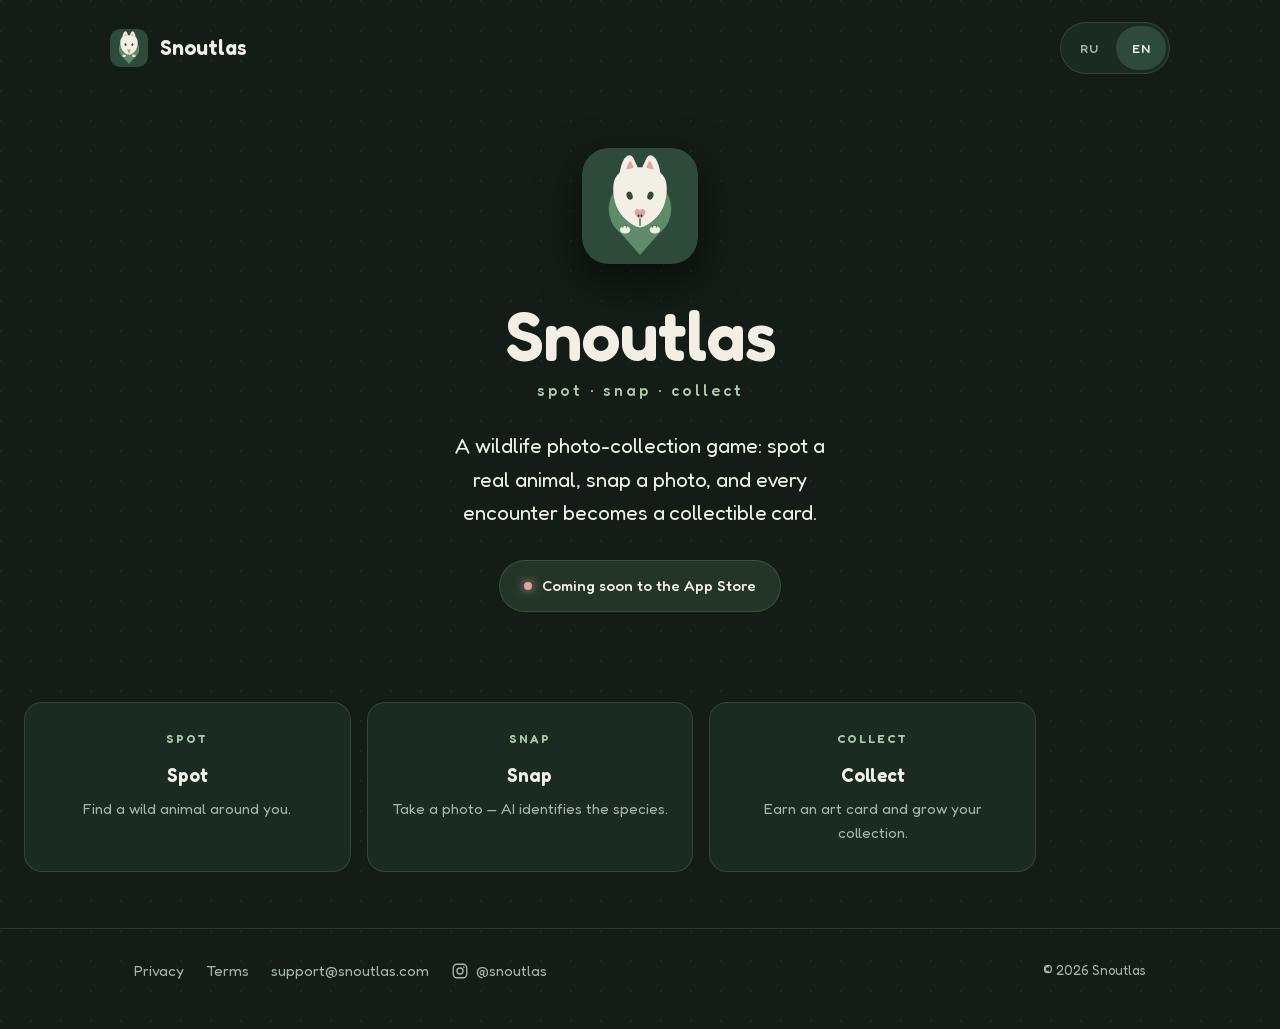
==== index.html @ 5e12d76e "Initial commit: Snoutlas landing + Privacy/Terms (draft) Static site for snoutlas.com (GitHub Pages)" ====
<!DOCTYPE html>
<html lang="en">
<head>
<meta charset="utf-8">
<meta name="viewport" content="width=device-width, initial-scale=1">
<title>Snoutlas — spot · snap · collect</title>
<meta name="description" content="Snoutlas is a wildlife photo-collection game: spot a real animal, snap a photo, and every encounter becomes a collectible card.">
<meta name="theme-color" content="#131C17">
<link rel="canonical" href="https://snoutlas.com/">
<link rel="icon" href="/assets/img/snoutlas-icon.svg" type="image/svg+xml">
<link rel="apple-touch-icon" href="/assets/img/snoutlas-appicon-1024.png">
<!-- Open Graph / social -->
<meta property="og:type" content="website">
<meta property="og:site_name" content="Snoutlas">
<meta property="og:title" content="Snoutlas — spot · snap · collect">
<meta property="og:description" content="A wildlife photo-collection game: spot a real animal, snap a photo, and every encounter becomes a collectible card.">
<meta property="og:url" content="https://snoutlas.com/">
<meta property="og:image" content="https://snoutlas.com/assets/img/snoutlas-appicon-1024.png">
<meta name="twitter:card" content="summary">
<meta name="twitter:title" content="Snoutlas — spot · snap · collect">
<meta name="twitter:description" content="A wildlife photo-collection game: spot a real animal, snap a photo, and every encounter becomes a collectible card.">
<meta name="twitter:image" content="https://snoutlas.com/assets/img/snoutlas-appicon-1024.png">
<link rel="preload" href="/assets/fonts/fredoka-latin.woff2" as="font" type="font/woff2" crossorigin>
<link rel="stylesheet" href="/assets/styles.css">
<script>
  /* set language before paint to avoid a flash of the wrong language */
  (function () {
    try {
      var k = 'snoutlas-lang', s = localStorage.getItem(k);
      var l = s || ((navigator.language || 'en').toLowerCase().indexOf('ru') === 0 ? 'ru' : 'en');
      document.documentElement.lang = l;
    } catch (e) { document.documentElement.lang = 'en'; }
  })();
</script>
</head>
<body>
<a class="skip-link" href="#main"><span data-lang="ru">К содержимому</span><span data-lang="en">Skip to content</span></a>

<header class="site-header wrap">
  <a class="brand" href="/">
    <img src="/assets/img/snoutlas-icon.svg" alt="" width="38" height="38">
    <span>Snoutlas</span>
  </a>
  <div class="lang" role="group" aria-label="Language / Язык">
    <button type="button" data-lang-btn="ru" aria-pressed="false">RU</button>
    <button type="button" data-lang-btn="en" aria-pressed="false">EN</button>
  </div>
</header>

<main id="main">
  <section class="hero wrap">
    <img class="app-icon" src="/assets/img/snoutlas-icon.svg" alt="Snoutlas" width="116" height="116">
    <h1>Snoutlas</h1>
    <p class="tagline">spot · snap · collect</p>
    <p class="pitch">
      <span data-lang="ru">Игра-коллекционирование диких животных по фото: замечай зверя, снимай — и каждая встреча превращается в коллекционную карточку.</span>
      <span data-lang="en">A wildlife photo-collection game: spot a real animal, snap a photo, and every encounter becomes a collectible card.</span>
    </p>
    <span class="cta">
      <span class="dot" aria-hidden="true"></span>
      <span data-lang="ru">Скоро в App Store</span>
      <span data-lang="en">Coming soon to the App Store</span>
    </span>
  </section>

  <section class="steps wrap" aria-label="How it works">
    <div class="step">
      <div class="k">spot</div>
      <h2><span data-lang="ru">Замечай</span><span data-lang="en">Spot</span></h2>
      <p><span data-lang="ru">Найди дикого зверя вокруг себя.</span><span data-lang="en">Find a wild animal around you.</span></p>
    </div>
    <div class="step">
      <div class="k">snap</div>
      <h2><span data-lang="ru">Снимай</span><span data-lang="en">Snap</span></h2>
      <p><span data-lang="ru">Сделай фото — ИИ распознает вид.</span><span data-lang="en">Take a photo — AI identifies the species.</span></p>
    </div>
    <div class="step">
      <div class="k">collect</div>
      <h2><span data-lang="ru">Собирай</span><span data-lang="en">Collect</span></h2>
      <p><span data-lang="ru">Получай арт-карточку и пополняй коллекцию.</span><span data-lang="en">Earn an art card and grow your collection.</span></p>
    </div>
  </section>
</main>

<footer class="site-footer">
  <div class="wrap foot-grid">
    <nav class="foot-links" aria-label="Footer">
      <a href="/privacy/"><span data-lang="ru">Конфиденциальность</span><span data-lang="en">Privacy</span></a>
      <a href="/terms/"><span data-lang="ru">Условия</span><span data-lang="en">Terms</span></a>
      <a href="mailto:support@snoutlas.com">support@snoutlas.com</a>
      <a class="ig" href="https://instagram.com/snoutlas" target="_blank" rel="noopener">
        <svg viewBox="0 0 24 24" fill="none" aria-hidden="true"><rect x="3" y="3" width="18" height="18" rx="5" stroke="currentColor" stroke-width="1.8"/><circle cx="12" cy="12" r="4" stroke="currentColor" stroke-width="1.8"/><circle cx="17.2" cy="6.8" r="1.1" fill="currentColor"/></svg>
        <span>@snoutlas</span>
      </a>
    </nav>
    <div class="copyright">© 2026 Snoutlas</div>
  </div>
</footer>

<script src="/assets/i18n.js" defer></script>
</body>
</html>
---- assets/styles.css ----
/* ============================================================
   Snoutlas — site styles
   Dark brand theme. Tokens mirror design_icons/snoutlas-tokens
   and the dark-theme values from the Snoutlas design pass.
   ============================================================ */

/* Fredoka (latin only — the font has no Cyrillic; RU text falls
   through per-glyph to ui-rounded / system-ui via --font). */
@font-face {
  font-family: 'Fredoka';
  font-style: normal;
  font-weight: 300 700;
  font-display: swap;
  src: url('/assets/fonts/fredoka-latin.woff2') format('woff2');
  unicode-range: U+0000-00FF, U+0131, U+0152-0153, U+02BB-02BC, U+02C6, U+02DA, U+02DC, U+0304, U+0308, U+0329, U+2000-206F, U+20AC, U+2122, U+2191, U+2193, U+2212, U+2215, U+FEFF, U+FFFD;
}
@font-face {
  font-family: 'Fredoka';
  font-style: normal;
  font-weight: 300 700;
  font-display: swap;
  src: url('/assets/fonts/fredoka-latinext.woff2') format('woff2');
  unicode-range: U+0100-02BA, U+02BD-02C5, U+02C7-02CC, U+02CE-02D7, U+02DD-02FF, U+0304, U+0308, U+0329, U+1D00-1DBF, U+1E00-1E9F, U+1EF2-1EFF, U+2020, U+20A0-20AB, U+20AD-20C0, U+2113, U+2C60-2C7F, U+A720-A7FF;
}

:root {
  --forest: #2E4A3A;
  --sage: #5E8C6A;
  --sage-light: #AFC9A6;
  --paper: #F3EFE4;
  --rose: #E0A4A0;

  --bg: #131C17;
  --surface: #1B2A22;
  --surface-raised: #243528;

  --text: #F3EFE4;
  --text-dim: #E7E3D8;
  --muted: #A7B6AA;
  --border: rgba(243, 239, 228, .12);

  --maxw: 1060px;
  --radius: 18px;
  --font: 'Fredoka', ui-rounded, 'SF Pro Rounded', system-ui, -apple-system, 'Segoe UI', Roboto, Helvetica, Arial, sans-serif;
}

* { box-sizing: border-box; }
html { -webkit-text-size-adjust: 100%; scroll-behavior: smooth; }

body {
  margin: 0;
  font-family: var(--font);
  font-weight: 400;
  color: var(--text);
  background-color: var(--bg);
  background-image: radial-gradient(circle at 1px 1px, rgba(94, 140, 106, .10) 1px, transparent 0);
  background-size: 30px 30px;
  line-height: 1.6;
  -webkit-font-smoothing: antialiased;
  text-rendering: optimizeLegibility;
  min-height: 100vh;
  display: flex;
  flex-direction: column;
}

/* language visibility — driven by <html lang> */
html[lang="en"] [data-lang="ru"] { display: none !important; }
html[lang="ru"] [data-lang="en"] { display: none !important; }

a { color: var(--sage-light); text-decoration: none; }
a:hover { color: var(--paper); text-decoration: underline; text-underline-offset: 3px; }
:focus-visible { outline: 2px solid var(--rose); outline-offset: 2px; border-radius: 4px; }

.wrap { width: 100%; max-width: var(--maxw); margin: 0 auto; padding: 0 24px; }
.skip-link { position: absolute; left: -9999px; }
.skip-link:focus { left: 16px; top: 16px; background: var(--surface-raised); color: var(--paper); padding: 10px 14px; border-radius: 10px; z-index: 10; }

/* ---------- header ---------- */
.site-header { display: flex; align-items: center; justify-content: space-between; gap: 16px; padding: 22px 0; }
.brand { display: inline-flex; align-items: center; gap: 12px; color: var(--text); font-weight: 600; font-size: 21px; letter-spacing: -.2px; }
.brand:hover { text-decoration: none; color: var(--text); }
.brand img { width: 38px; height: 38px; display: block; border-radius: 10px; }

.lang { display: inline-flex; background: var(--surface); border: 1px solid var(--border); border-radius: 999px; padding: 3px; gap: 2px; }
.lang button {
  appearance: none; border: 0; background: transparent; color: var(--muted);
  font-family: inherit; font-weight: 500; font-size: 13px; letter-spacing: .4px;
  padding: 10px 16px; min-height: 44px; border-radius: 999px; cursor: pointer;
}
.lang button.is-active { background: var(--forest); color: var(--paper); }
.lang button:hover { color: var(--paper); }

/* ---------- hero ---------- */
main { flex: 1 0 auto; }
.hero { text-align: center; padding: 52px 0 40px; }
.hero .app-icon { width: 116px; height: 116px; border-radius: 26px; box-shadow: 0 16px 44px rgba(0, 0, 0, .5); margin-bottom: 28px; }
.hero h1 { font-size: clamp(42px, 8vw, 70px); font-weight: 600; margin: 0 0 8px; letter-spacing: -1px; line-height: 1; }
.tagline { font-size: clamp(13px, 3.2vw, 16px); font-weight: 500; letter-spacing: 3px; color: var(--sage-light); margin: 0 0 26px; }
.pitch { font-size: clamp(17px, 3.6vw, 21px); color: var(--text); max-width: 34ch; margin: 0 auto 30px; }
.cta {
  display: inline-flex; align-items: center; gap: 10px;
  background: var(--surface-raised); border: 1px solid var(--border); color: var(--paper);
  border-radius: 999px; padding: 13px 24px; font-weight: 500; font-size: 15px;
}
.cta .dot { width: 8px; height: 8px; border-radius: 50%; background: var(--rose); box-shadow: 0 0 10px var(--rose); }

/* ---------- steps ---------- */
.steps { display: grid; grid-template-columns: repeat(3, 1fr); gap: 16px; margin: 50px 0 12px; }
.step { background: var(--surface); border: 1px solid var(--border); border-radius: var(--radius); padding: 26px 22px; text-align: center; }
.step .k { font-size: 12px; font-weight: 600; letter-spacing: 2px; color: var(--sage-light); text-transform: uppercase; }
.step h2 { margin: 12px 0 6px; font-size: 19px; font-weight: 600; }
.step p { margin: 0; color: var(--muted); font-size: 15px; }
@media (max-width: 620px) { .steps { grid-template-columns: 1fr; } }

/* ---------- legal / content pages ---------- */
.page { padding: 8px 0 56px; }
.page h1 { font-size: clamp(28px, 6vw, 40px); font-weight: 600; margin: 18px 0 6px; letter-spacing: -.5px; }
.updated { color: var(--muted); font-size: 14px; margin: 0 0 22px; }
.draft-banner {
  background: rgba(224, 164, 160, .16); border: 1px solid rgba(224, 164, 160, .5);
  color: var(--paper); border-radius: 14px; padding: 14px 18px; font-size: 14.5px; margin: 0 0 30px;
}
.legal { font-size: 16px; max-width: 70ch; }
.legal h2 { font-size: 19px; font-weight: 600; margin: 32px 0 8px; color: var(--paper); }
.legal p { margin: 0 0 12px; color: var(--text-dim); }
.legal ul { margin: 0 0 14px; padding-left: 20px; }
.legal li { margin: 0 0 6px; color: var(--text-dim); }
.back { display: inline-flex; align-items: center; gap: 7px; font-size: 15px; margin-top: 26px; }

/* ---------- footer ---------- */
.site-footer { flex-shrink: 0; border-top: 1px solid var(--border); margin-top: 44px; padding: 30px 0 46px; }
.foot-grid { display: flex; flex-wrap: wrap; align-items: center; justify-content: space-between; gap: 18px; }
.foot-links { display: flex; flex-wrap: wrap; gap: 10px 22px; align-items: center; }
.foot-links a { color: var(--muted); font-size: 15px; min-height: 24px; display: inline-flex; align-items: center; }
.foot-links a:hover { color: var(--paper); }
.copyright { color: var(--muted); font-size: 13.5px; }
.ig { display: inline-flex; align-items: center; gap: 7px; }
.ig svg { width: 18px; height: 18px; }

@media (prefers-reduced-motion: reduce) { html { scroll-behavior: auto; } }
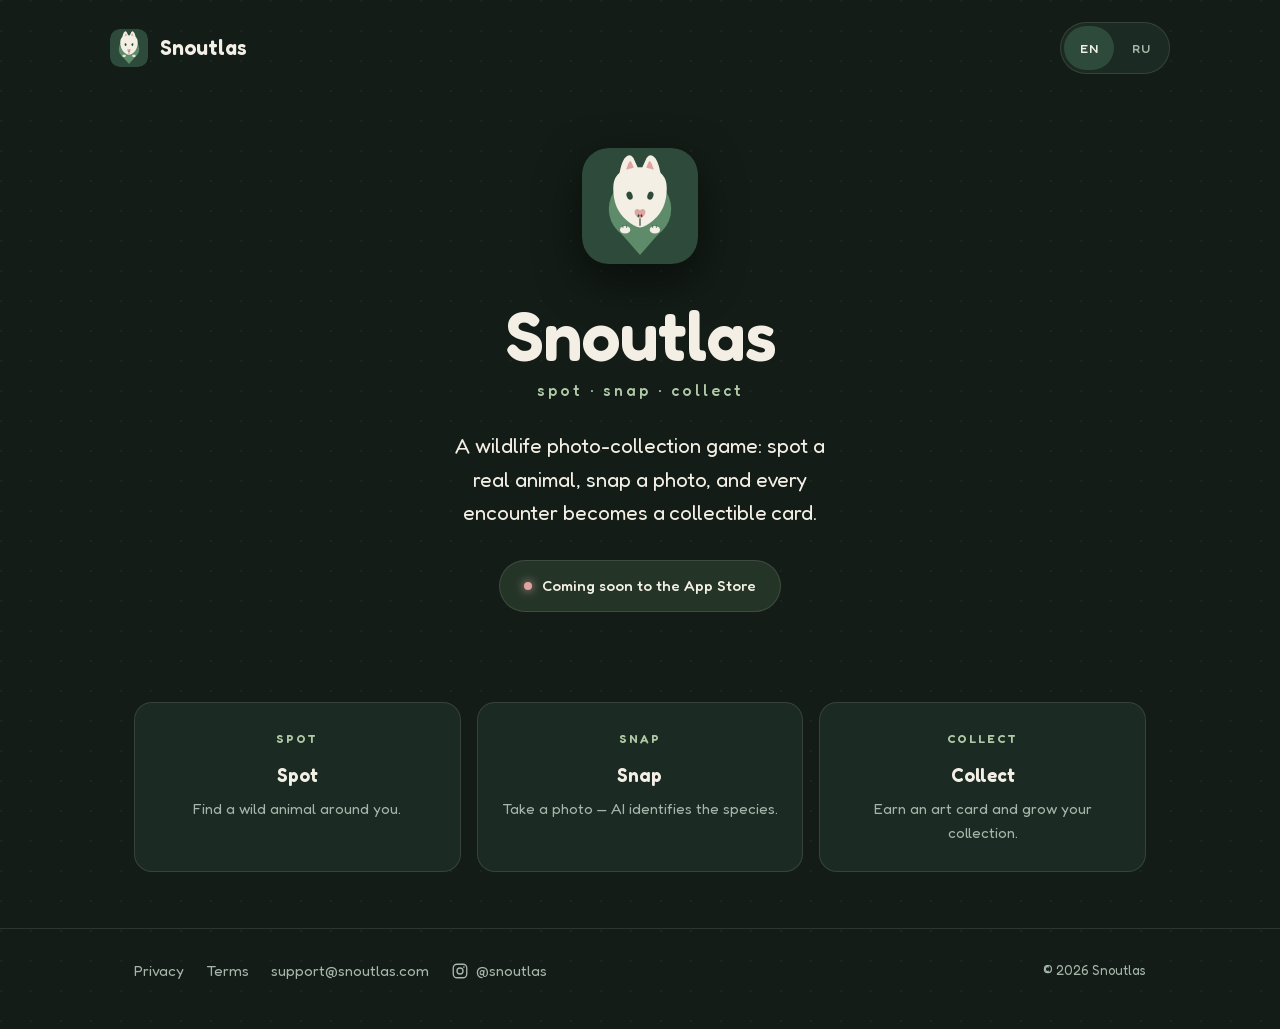
==== commit 71727e5d: "Fix layout alignment + make EN the default language - Center the steps row (margin: 50px auto) — it " ====
--- a/index.html
+++ b/index.html
@@ -27,7 +27,7 @@
   (function () {
     try {
       var k = 'snoutlas-lang', s = localStorage.getItem(k);
-      var l = s || ((navigator.language || 'en').toLowerCase().indexOf('ru') === 0 ? 'ru' : 'en');
+      var l = s || 'en';
       document.documentElement.lang = l;
     } catch (e) { document.documentElement.lang = 'en'; }
   })();
@@ -42,8 +42,8 @@
     <span>Snoutlas</span>
   </a>
   <div class="lang" role="group" aria-label="Language / Язык">
+    <button type="button" data-lang-btn="en" aria-pressed="false">EN</button>
     <button type="button" data-lang-btn="ru" aria-pressed="false">RU</button>
-    <button type="button" data-lang-btn="en" aria-pressed="false">EN</button>
   </div>
 </header>
 
--- a/assets/styles.css
+++ b/assets/styles.css
@@ -105,7 +105,7 @@
 .cta .dot { width: 8px; height: 8px; border-radius: 50%; background: var(--rose); box-shadow: 0 0 10px var(--rose); }
 
 /* ---------- steps ---------- */
-.steps { display: grid; grid-template-columns: repeat(3, 1fr); gap: 16px; margin: 50px 0 12px; }
+.steps { display: grid; grid-template-columns: repeat(3, 1fr); gap: 16px; margin: 50px auto 12px; }
 .step { background: var(--surface); border: 1px solid var(--border); border-radius: var(--radius); padding: 26px 22px; text-align: center; }
 .step .k { font-size: 12px; font-weight: 600; letter-spacing: 2px; color: var(--sage-light); text-transform: uppercase; }
 .step h2 { margin: 12px 0 6px; font-size: 19px; font-weight: 600; }
@@ -126,6 +126,8 @@
 .legal ul { margin: 0 0 14px; padding-left: 20px; }
 .legal li { margin: 0 0 6px; color: var(--text-dim); }
 .back { display: inline-flex; align-items: center; gap: 7px; font-size: 15px; margin-top: 26px; }
+.lang-note { color: var(--muted); font-size: 13.5px; font-style: italic; margin: 0 0 22px; }
+.legal strong { color: var(--paper); font-weight: 600; }
 
 /* ---------- footer ---------- */
 .site-footer { flex-shrink: 0; border-top: 1px solid var(--border); margin-top: 44px; padding: 30px 0 46px; }
